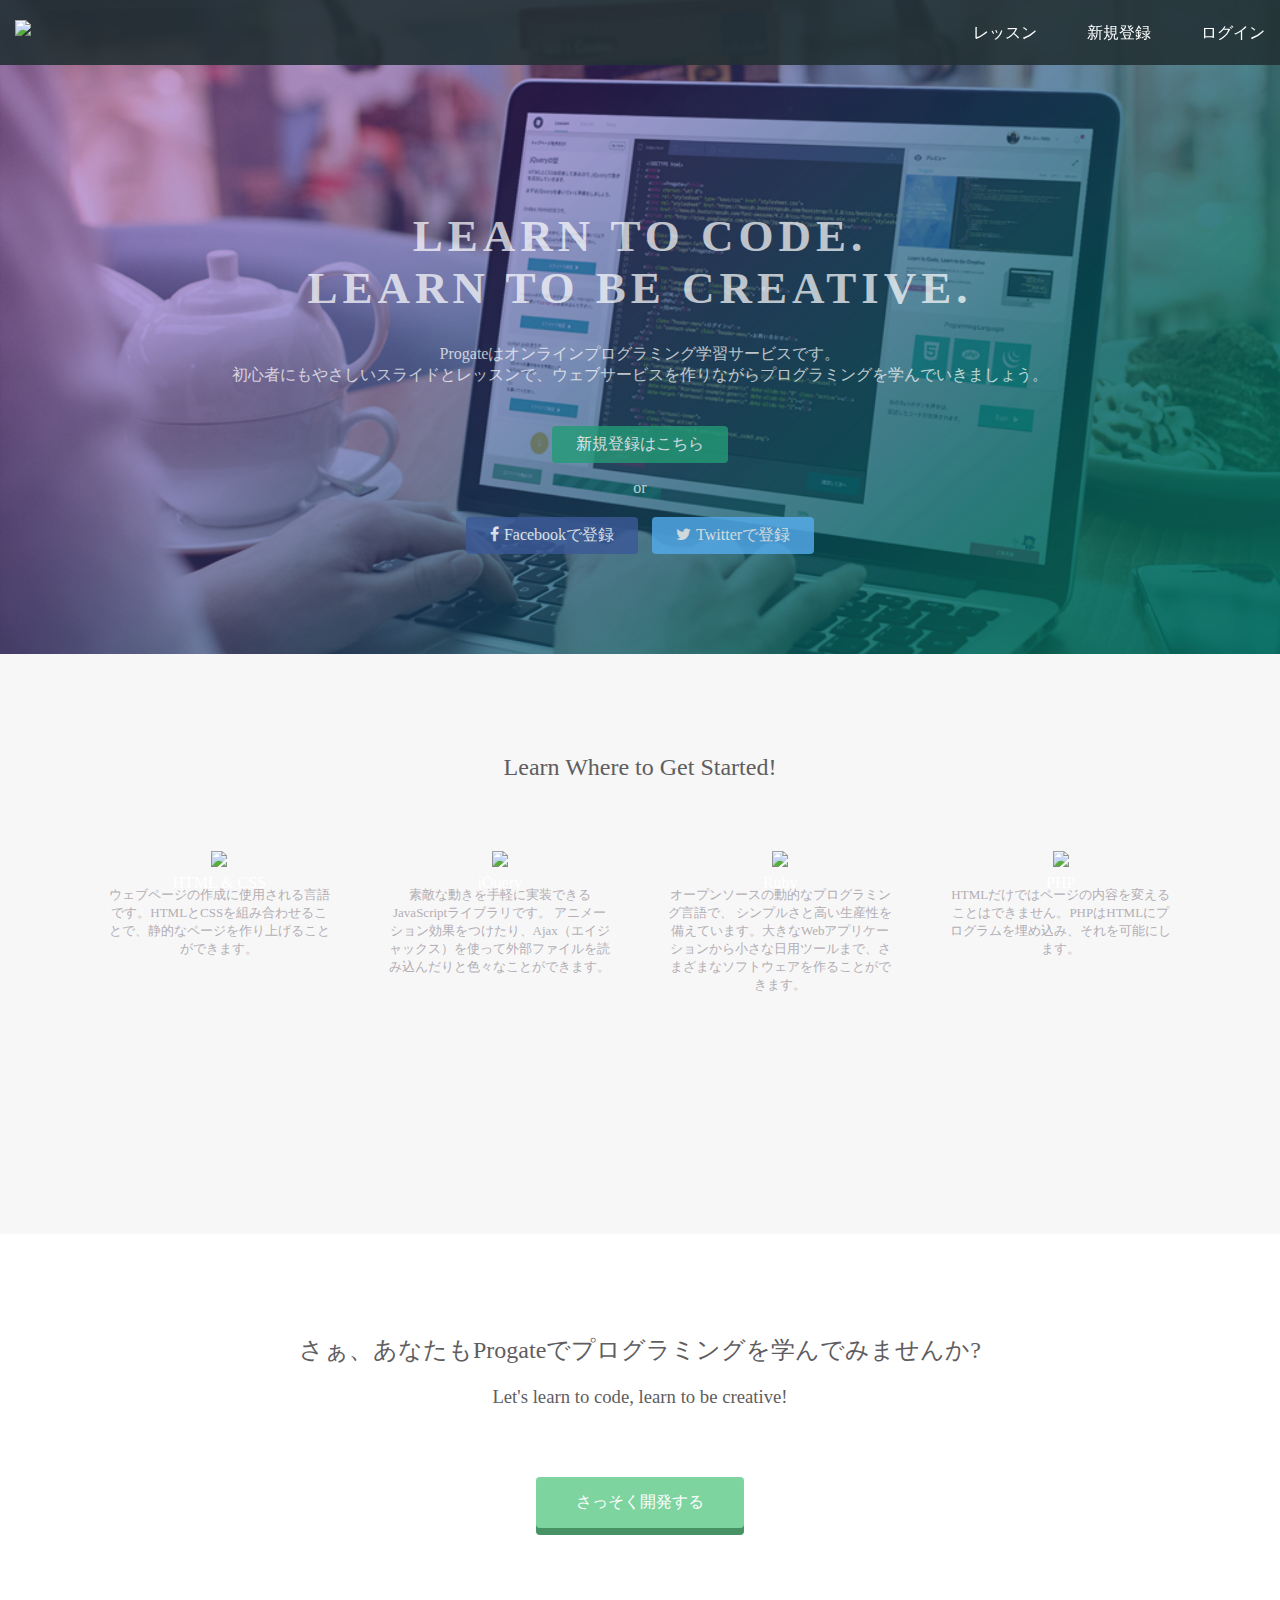
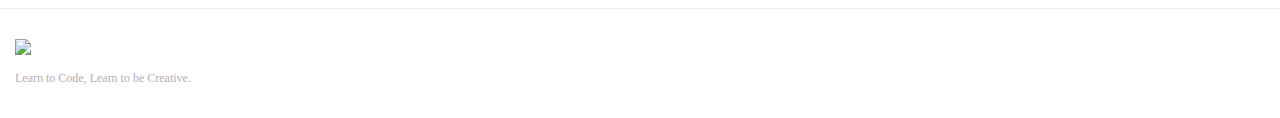
==== index.html @ 3f392882 "Update index.html" ====
<!DOCTYPE html>
<html>
<head>
  <meta charset="utf-8">
  <meta name="viewport" content="width=device-width, initial-scale=1.0">
  <title>Progate</title>
  <link href="https://maxcdn.bootstrapcdn.com/font-awesome/4.7.0/css/font-awesome.min.css" rel="stylesheet" integrity="sha384-wvfXpqpZZVQGK6TAh5PVlGOfQNHSoD2xbE+QkPxCAFlNEevoEH3Sl0sibVcOQVnN" crossorigin="anonymous">
  <link rel="stylesheet" type="text/css" href="stylesheet.css">
</head>
<body>
  <header>
    <div class="container">
      <div class="header-left">
        <img class="logo" src="https://prog-8.com/images/html/advanced/main_logo.png">
      </div>
      <span class="fa fa-bars menu-icon"></span>
      <div class="header-right">
        <a href="#">レッスン</a>
        <a href="#">新規登録</a>
        <a href="#" class="login">ログイン</a>
      </div>
    </div>
  </header>
  <div class="top-wrapper">
    <div class="container">
      <h1>LEARN TO CODE.<br>LEARN TO BE CREATIVE.</h1>
      <p>Progateはオンラインプログラミング学習サービスです。<br>初心者にもやさしいスライドとレッスンで、ウェブサービスを作りながらプログラミングを学んでいきましょう。</p>
      <div class="btn-wrapper">
        <a href="#" class="btn signup">新規登録はこちら</a>
        <p>or</p>
        <a href="#" class="btn facebook"><span class="fa fa-facebook"></span>Facebookで登録</a>
        <a href="#" class="btn twitter"><span class="fa fa-twitter"></span>Twitterで登録</a>
      </div>
    </div>
  </div>
  <div class="lesson-wrapper">
    <div class="container">
      <div class="heading">
        <h2>Learn Where to Get Started!</h2>
      </div>
      <div class="lessons">
        <div class="lesson">
          <div class="lesson-icon">
            <img src="https://prog-8.com/images/html/advanced/html.png">
            <p>HTML & CSS</p>
          </div>
          <p class="text-contents">ウェブページの作成に使用される言語です。HTMLとCSSを組み合わせることで、静的なページを作り上げることができます。</p>
        </div>
        <div class="lesson">
          <div class="lesson-icon">
            <img src="https://prog-8.com/images/html/advanced/jQuery.png">
            <p>jQuery</p>
          </div>
          <p class="text-contents">素敵な動きを手軽に実装できるJavaScriptライブラリです。 アニメーション効果をつけたり、Ajax（エイジャックス）を使って外部ファイルを読み込んだりと色々なことができます。</p>
        </div>
        <div class="lesson">
          <div class="lesson-icon">
            <img src="https://prog-8.com/images/html/advanced/ruby.png">
            <p>Ruby</p>
          </div>
          <p class="text-contents">オープンソースの動的なプログラミング言語で、 シンプルさと高い生産性を備えています。大きなWebアプリケーションから小さな日用ツールまで、さまざまなソフトウェアを作ることができます。</p>
        </div>
        <div class="lesson">
          <div class="lesson-icon">
            <img src="https://prog-8.com/images/html/advanced/php.png">
            <p>PHP</p>
          </div>
          <p class="text-contents">HTMLだけではページの内容を変えることはできません。PHPはHTMLにプログラムを埋め込み、それを可能にします。</p>
        </div>
      </div>
      <div class="clear"></div>
    </div>
  </div>
  <div class="message-wrapper">
    <div class="container">
      <div class="heading">
        <h2>さぁ、あなたもProgateでプログラミングを学んでみませんか?</h2>
        <h3>Let's learn to code, learn to be creative!</h3>
      </div>
      <span class="btn message">さっそく開発する</span>
    </div>
  </div>
  <footer>
    <div class="container">
      <img src="https://prog-8.com/images/html/advanced/footer_logo.png">
      <p>Learn to Code, Learn to be Creative.</p>
    </div>
  </footer>
</body>
</html>
---- stylesheet.css ----
* {
  box-sizing: border-box;
}

body {
  margin: 0;
  font-family: "Hiragino Kaku Gothic ProN";
}

a {
  text-decoration: none;
}

.container {
  width: 100%;
  padding: 0 15px;
  margin: 0 auto;
}

.top-wrapper {
  padding: 180px 0 100px 0;
  background-image: url(top.png);
  background-size: cover;
  color: white;
  text-align: center;
}

.top-wrapper h1 {
  opacity: 0.7;
  font-size: 45px;
  letter-spacing: 5px;
}

.top-wrapper p {
  opacity: 0.7;
  font-size: 16px;
  margin-bottom: 40px;
}

.btn-wrapper {
  text-align: center;
}

.btn-wrapper p {
  margin-bottom: 20px;
}

.signup {
  background-color: #239b76;
}

.facebook {
  background-color: #3b5998;
  margin-right: 10px;
}

.twitter {
  background-color: #55acee;
}

.btn {
  padding: 8px 24px;
  color: white;
  display: inline-block;
  opacity: 0.8;
  border-radius: 4px;
  text-align: center;
}

.btn:hover {
  opacity: 1;
}

.fa {
  margin-right: 5px;
}

header {
  height: 65px;
  width: 100%;
  background-color: rgba(34,49,52,0.9);
  position :fixed;
  top: 0;
  z-index: 10;
}

.logo {
  width: 124px;
  margin-top: 20px;
}

.header-left {
  float: left;
}

.header-right {
  float: right;
  margin-right: -25px;
}

.header-right a {
  line-height: 65px;
  padding: 0 25px;
  color: white;
  display: block;
  float: left;
  transition: all 0.5s;
}

.header-right a:hover {
  background-color: rgba(255,255,255,0.3);
}

.lesson-wrapper {
  height: 580px;
  padding-bottom: 80px;
  padding-left: 5%;
  padding-right: 5%;
  background-color: #f7f7f7;
  text-align: center;
}

.heading {
  padding-top: 80px;
  padding-bottom: 50px;
  color: #5f5d60;
}

.heading h2 {
  font-weight: normal;
}

.lesson {
  float: left;
  width: 25%;
}

.lesson-icon {
  position: relative;
}

.lesson-icon p {
  position: absolute;
  top: 37%;
  width: 100%;
  color: white;
}

.text-contents {
  width: 80%;
  display: inline-block;
  margin-top: 15px;
  font-size: 13px;
  color: #b3aeb5;
}

.heading h3 {
  font-weight: normal;
}

.message-wrapper {
  border-bottom: 1px solid #eee;
  padding-bottom: 80px;
  text-align: center;
}

.message {
  padding: 15px 40px;
  background-color: #5dca88;
  cursor: pointer;
  box-shadow: 0px 7px #1a7940;
}

.message:active {
  position: relative;
  top: 7px;
  box-shadow: none;
}

footer img {
  width: 125px;
}

footer p {
  color: #b3aeb5;
  font-size: 12px;
}

footer {
  padding-top: 30px;
  padding-bottom: 20px;
}

.menu-icon {
  color: white;
  float: right;
  font-size: 25px;
  padding: 21px 0;
  display: none;
}

.clear {
  clear: left;
}

@media all and (max-width: 1000px) {
  .lesson {
    width: 50%;
    margin-bottom: 50px;
  }

  .lesson-wrapper {
    height: 990px;
  }

  footer {
    text-align: center;
  }
}

@media all and (max-width: 750px) {
  .top-wrapper h1 {
    font-size: 32px;
  }

  .heading h2 {
    font-size: 20px;
  }
}

@media all and (max-width: 670px) {
  .header-right {
    display: none;
  }

  .menu-icon {
    display: block;
  }

  .top-wrapper .btn {
    width: 100%;
  }

  .twitter {
    margin-top: 10px;
  }

  .top-wrapper {
    text-align: left;
  }

  .top-wrapper h1 {
    font-size: 24px;
  }

  .top-wrapper p {
    font-size: 14px;
  }

  .lesson {
    width: 100%;
  }

  .lesson-wrapper {
    height: 1700px;
  }

  .message-wrapper .btn {
    width: 100%;
  }
}
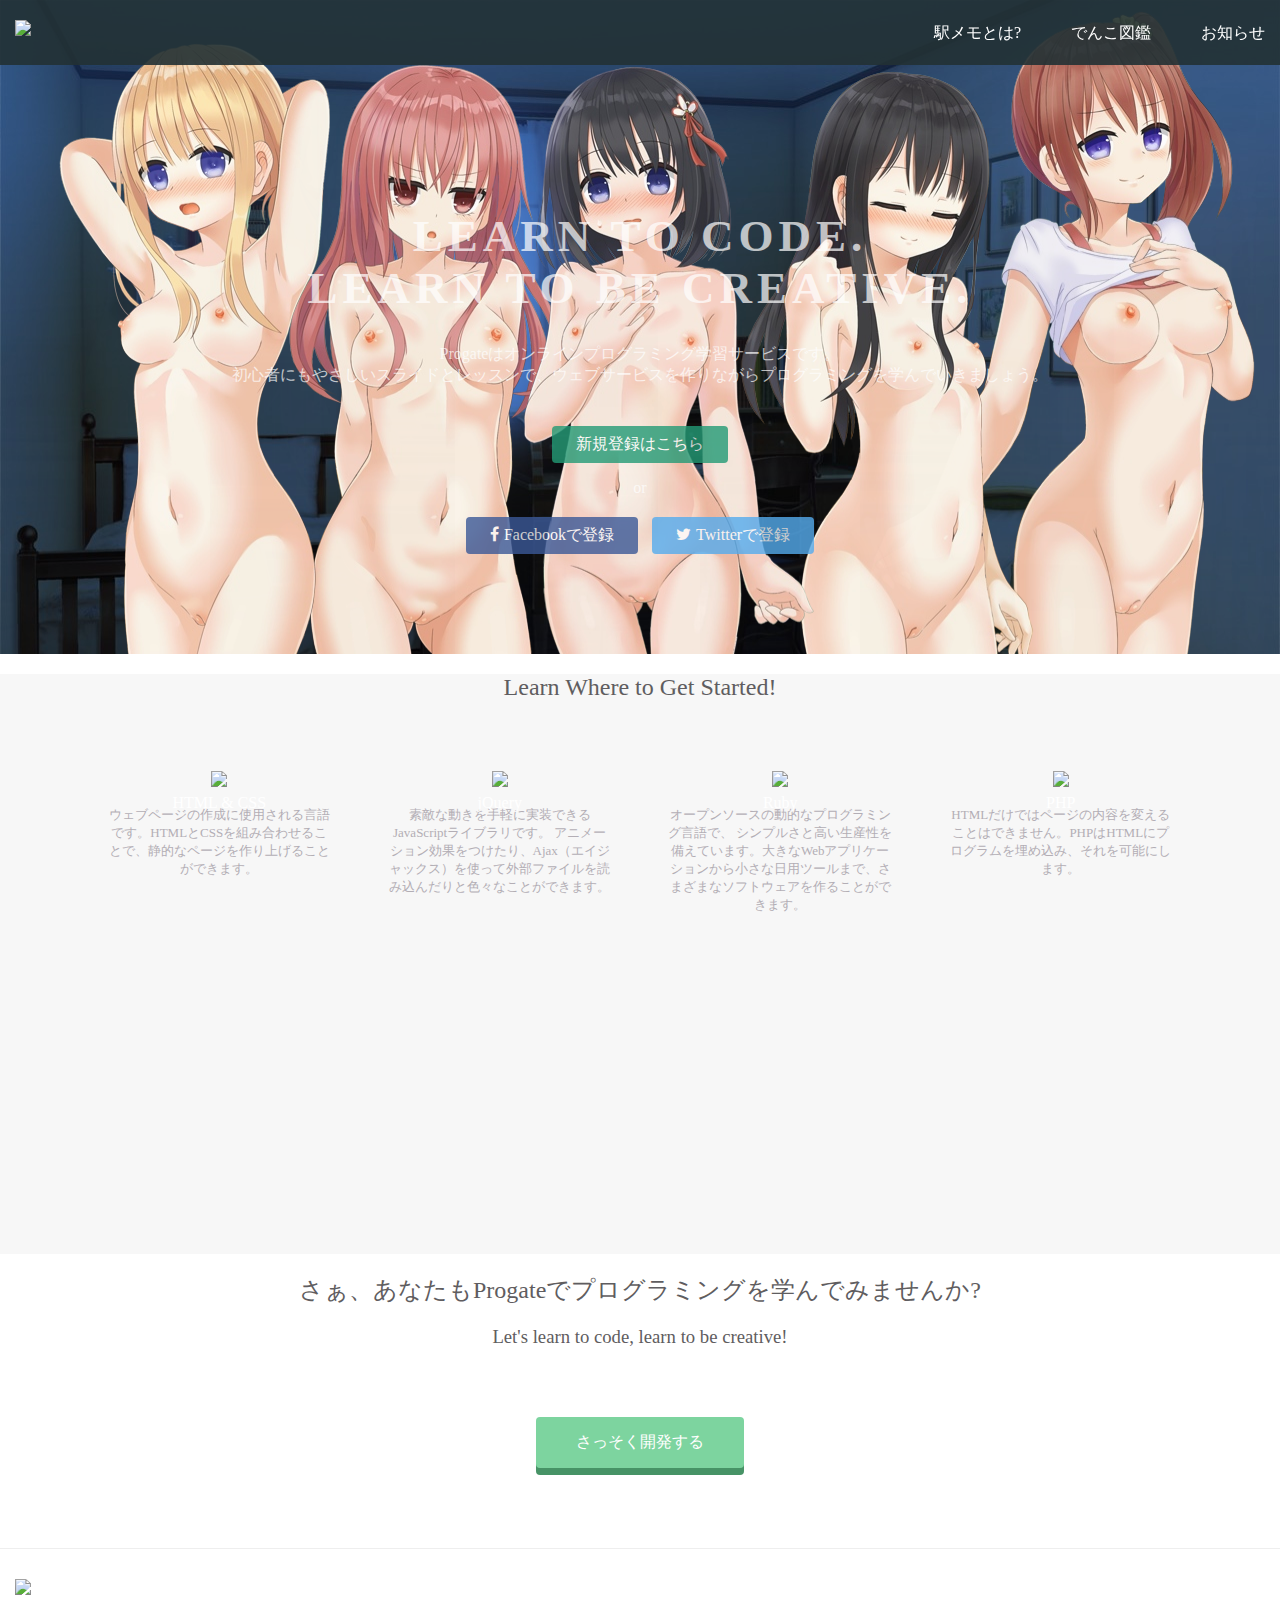
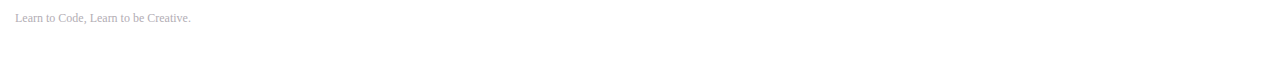
==== commit 1ff2a2b1: "Create index.html" ====
--- a/index.html
+++ b/index.html
@@ -3,7 +3,7 @@
 <head>
   <meta charset="utf-8">
   <meta name="viewport" content="width=device-width, initial-scale=1.0">
-  <title>Progate</title>
+  <title>週末駅集め</title>
   <link href="https://maxcdn.bootstrapcdn.com/font-awesome/4.7.0/css/font-awesome.min.css" rel="stylesheet" integrity="sha384-wvfXpqpZZVQGK6TAh5PVlGOfQNHSoD2xbE+QkPxCAFlNEevoEH3Sl0sibVcOQVnN" crossorigin="anonymous">
   <link rel="stylesheet" type="text/css" href="stylesheet.css">
 </head>
@@ -15,9 +15,9 @@
       </div>
       <span class="fa fa-bars menu-icon"></span>
       <div class="header-right">
-        <a href="#">レッスン</a>
-        <a href="#">新規登録</a>
-        <a href="#" class="login">ログイン</a>
+        <a href="#">駅メモとは?</a>
+        <a href="#">でんこ図鑑</a>
+        <a href="#" class="login">お知らせ</a>
       </div>
     </div>
   </header>
--- a/stylesheet.css
+++ b/stylesheet.css
@@ -19,7 +19,7 @@
 
 .top-wrapper {
   padding: 180px 0 100px 0;
-  background-image: url(top.png);
+  background-image: url(無題4.png);
   background-size: cover;
   color: white;
   text-align: center;
@@ -121,7 +121,7 @@
 }
 
 .heading {
-  padding-top: 80px;
+  padding-: 80px;
   padding-bottom: 50px;
   color: #5f5d60;
 }
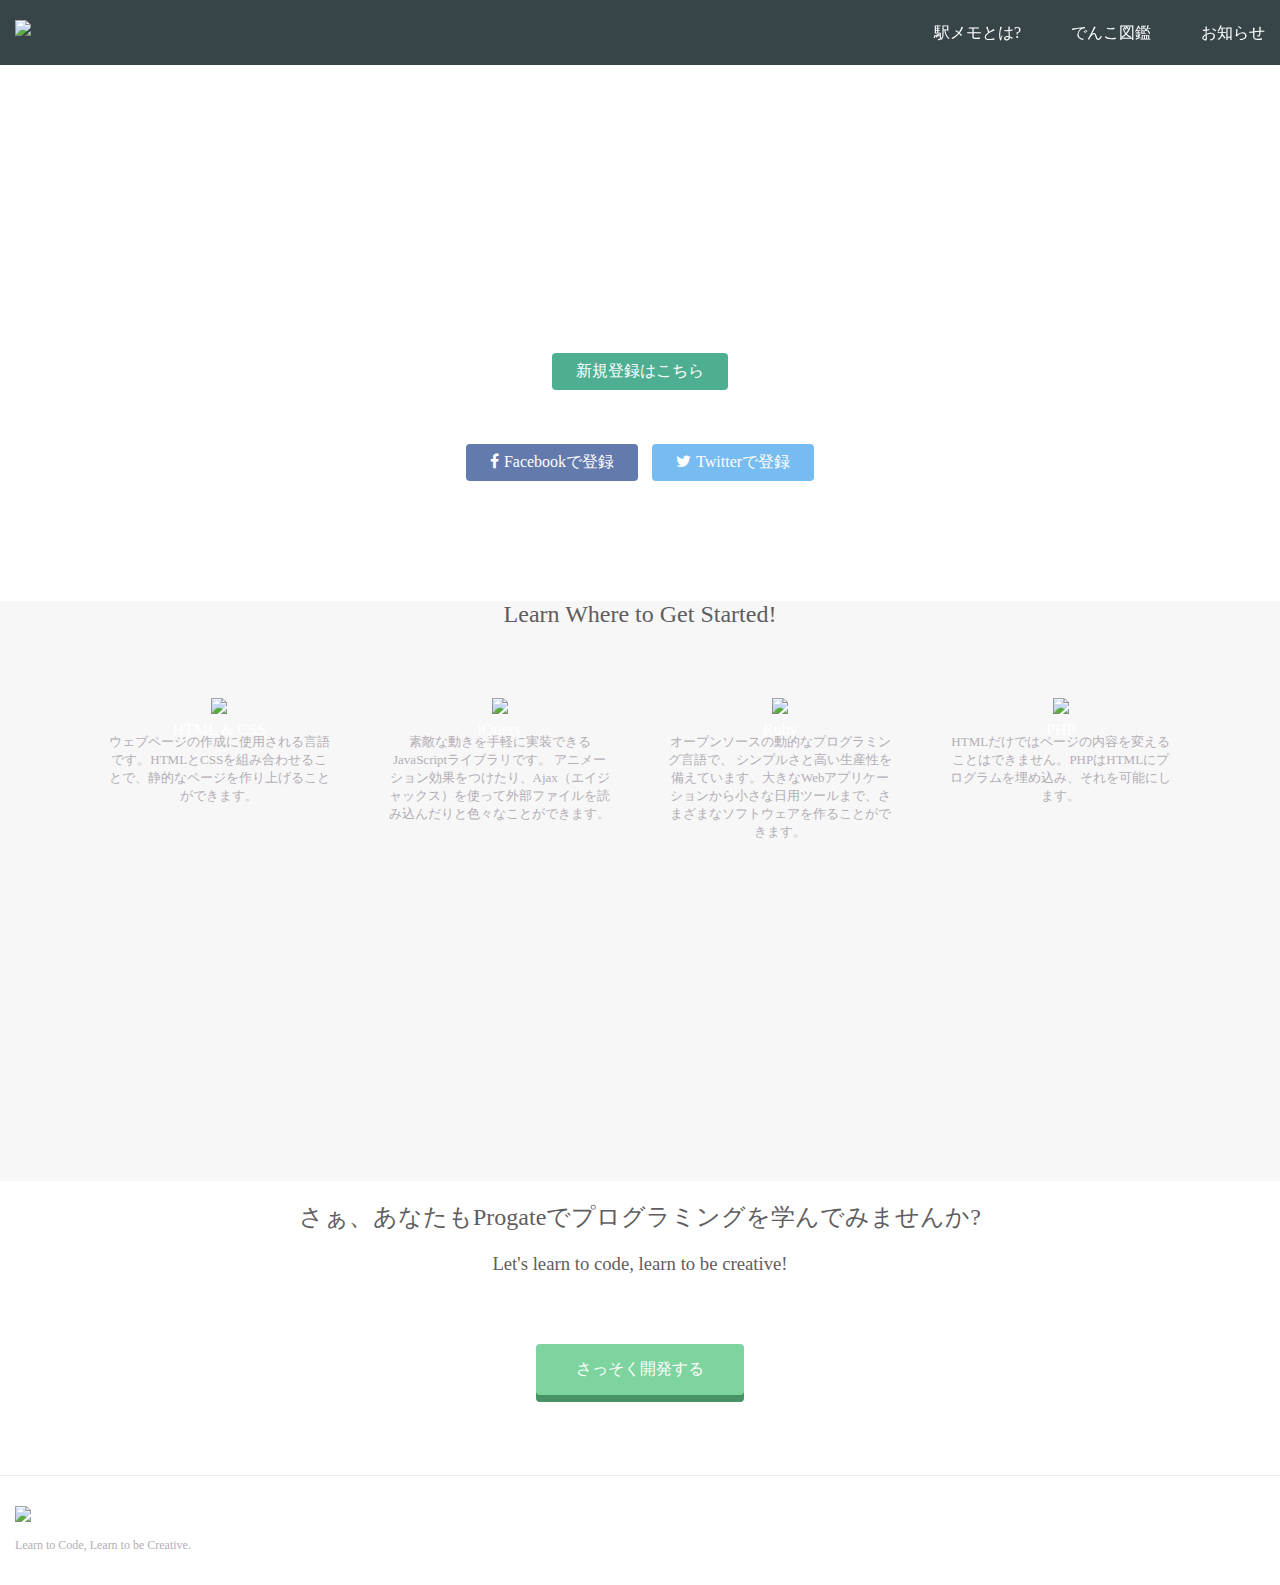
==== commit 19ecd6f5: "Update index.html" ====
--- a/index.html
+++ b/index.html
@@ -3,7 +3,7 @@
 <head>
   <meta charset="utf-8">
   <meta name="viewport" content="width=device-width, initial-scale=1.0">
-  <title>週末駅集め</title>
+  <title>駅メモのすゝめ</title>
   <link href="https://maxcdn.bootstrapcdn.com/font-awesome/4.7.0/css/font-awesome.min.css" rel="stylesheet" integrity="sha384-wvfXpqpZZVQGK6TAh5PVlGOfQNHSoD2xbE+QkPxCAFlNEevoEH3Sl0sibVcOQVnN" crossorigin="anonymous">
   <link rel="stylesheet" type="text/css" href="stylesheet.css">
 </head>
@@ -23,8 +23,8 @@
   </header>
   <div class="top-wrapper">
     <div class="container">
-      <h1>LEARN TO CODE.<br>LEARN TO BE CREATIVE.</h1>
-      <p>Progateはオンラインプログラミング学習サービスです。<br>初心者にもやさしいスライドとレッスンで、ウェブサービスを作りながらプログラミングを学んでいきましょう。</p>
+      <h1>Have a nice holiday!</h1>
+      <p>可愛いでんこと一緒に旅に出よう!</p>
       <div class="btn-wrapper">
         <a href="#" class="btn signup">新規登録はこちら</a>
         <p>or</p>
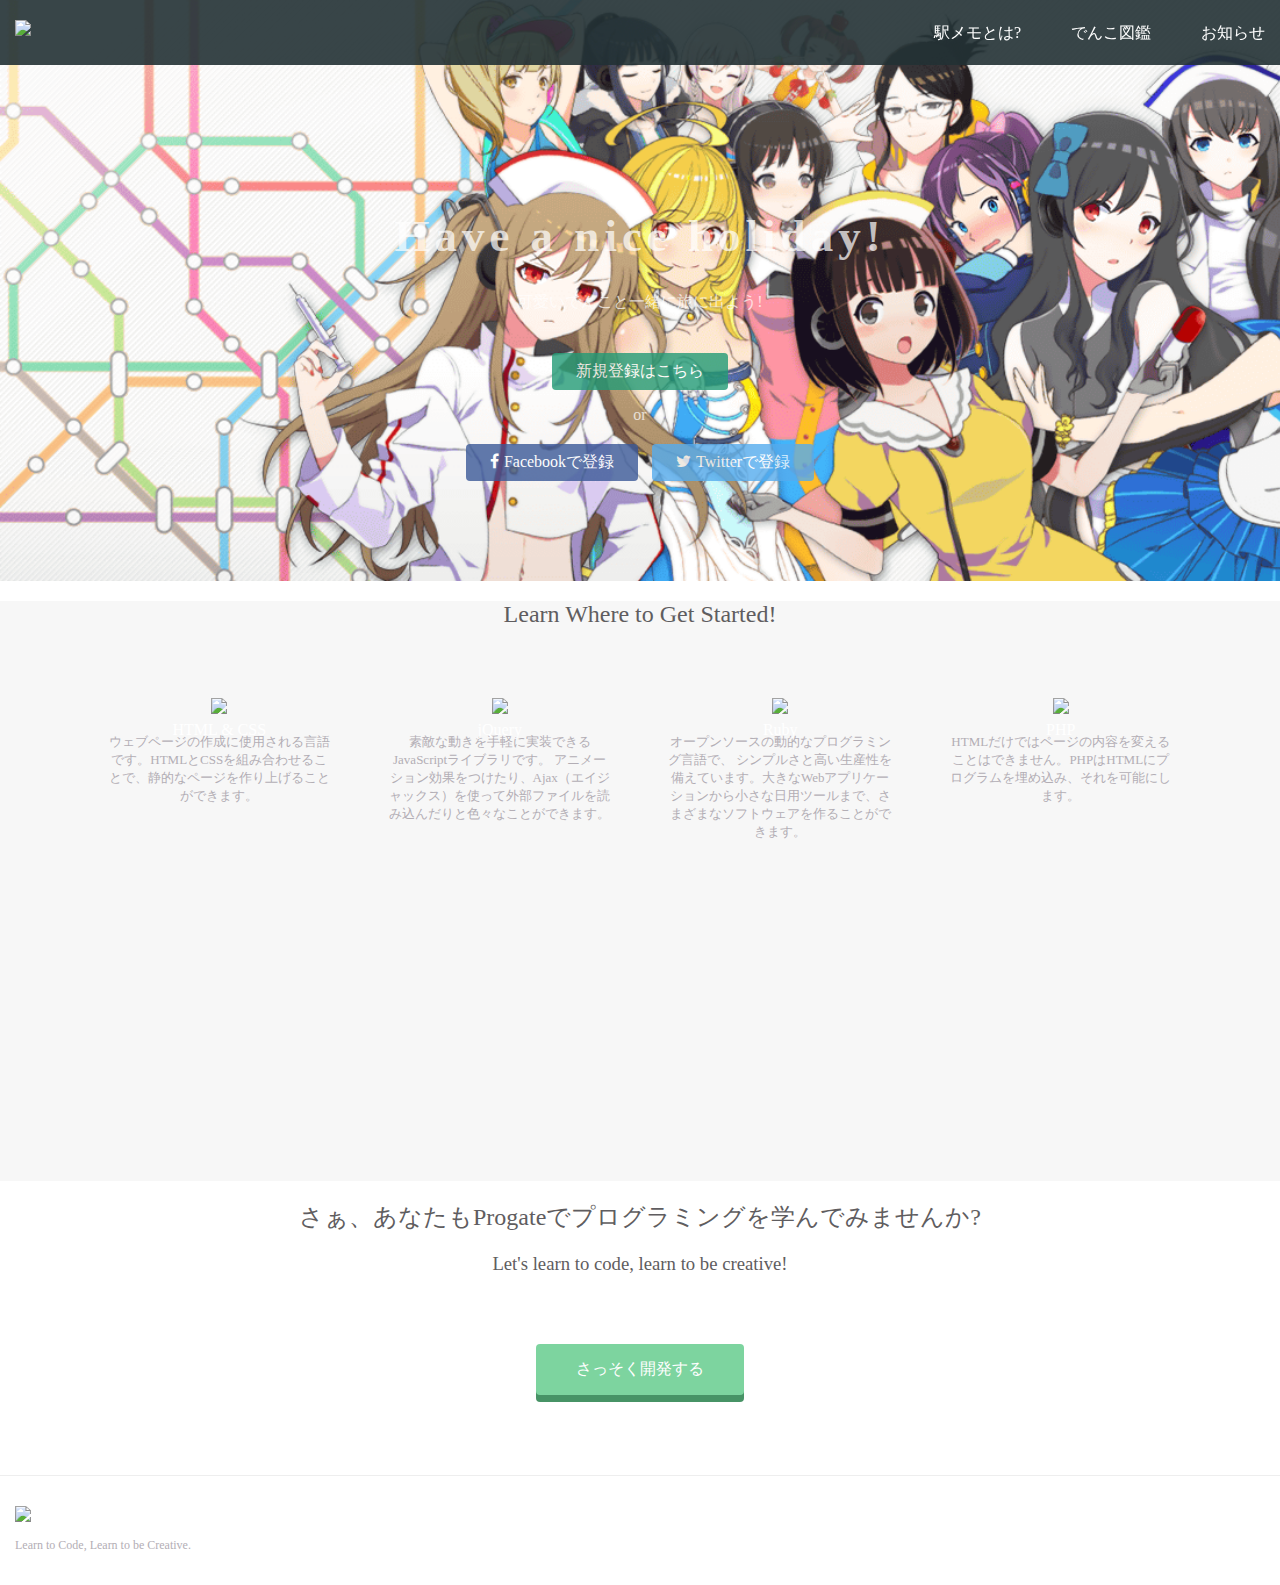
==== commit bec9480c: "Update index.html" ====
--- a/index.html
+++ b/index.html
@@ -15,7 +15,7 @@
       </div>
       <span class="fa fa-bars menu-icon"></span>
       <div class="header-right">
-        <a href="#">駅メモとは?</a>
+        <a href="https://github.com/ForestEast/ForestEast.github.io/blob/master/ekimemo_syokai.html">駅メモとは?</a>
         <a href="#">でんこ図鑑</a>
         <a href="#" class="login">お知らせ</a>
       </div>
--- a/stylesheet.css
+++ b/stylesheet.css
@@ -19,7 +19,7 @@
 
 .top-wrapper {
   padding: 180px 0 100px 0;
-  background-image: url(無題4.png);
+  background-image: url(backscreen.png);
   background-size: cover;
   color: white;
   text-align: center;
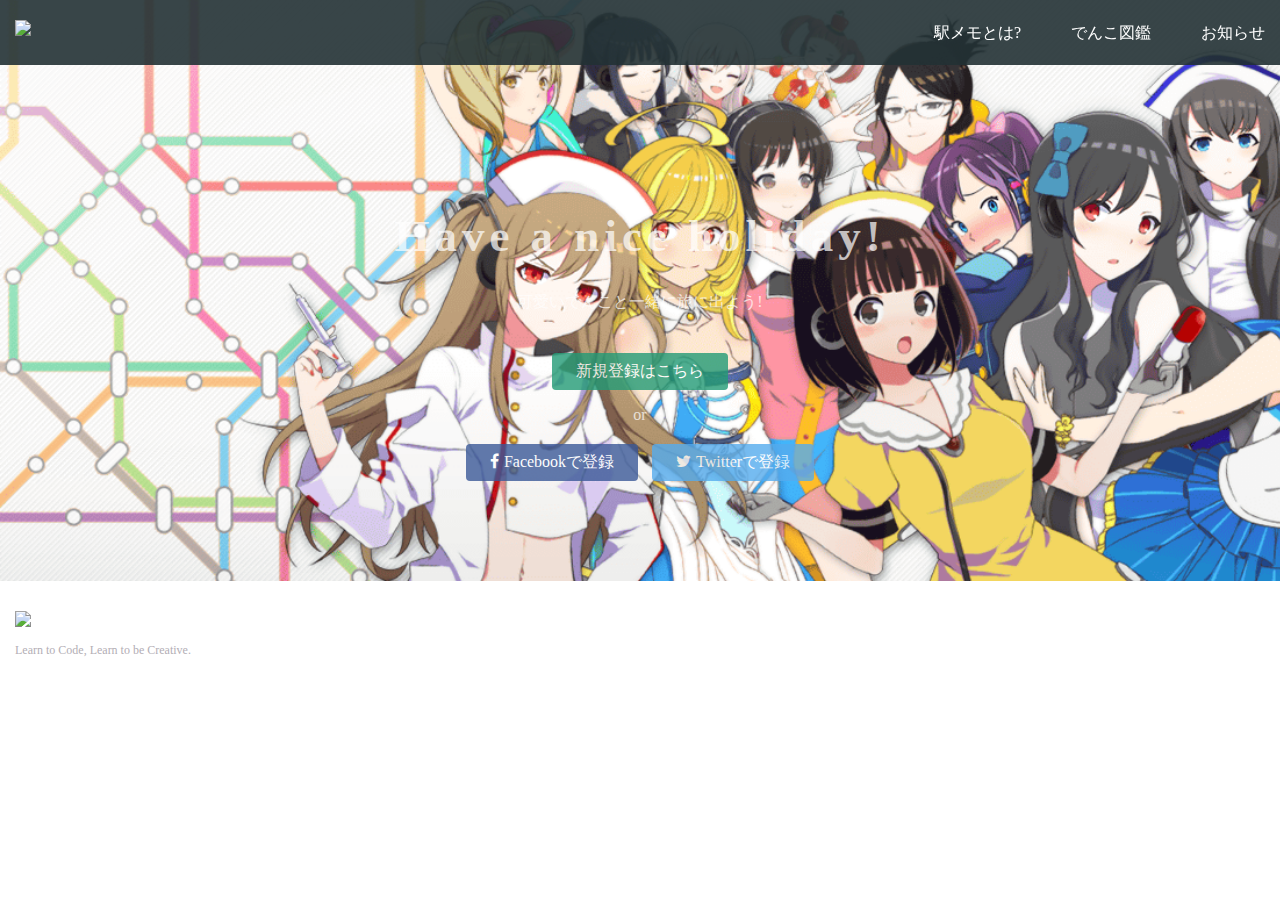
==== commit 8f0957c2: "Update index.html" ====
--- a/index.html
+++ b/index.html
@@ -15,7 +15,7 @@
       </div>
       <span class="fa fa-bars menu-icon"></span>
       <div class="header-right">
-        <a href="https://github.com/ForestEast/ForestEast.github.io/blob/master/ekimemo_syokai.html">駅メモとは?</a>
+        <a href="https://foresteast.github.io/ekimemo_syokai.html">駅メモとは?</a>
         <a href="#">でんこ図鑑</a>
         <a href="#" class="login">お知らせ</a>
       </div>
@@ -33,53 +33,6 @@
       </div>
     </div>
   </div>
-  <div class="lesson-wrapper">
-    <div class="container">
-      <div class="heading">
-        <h2>Learn Where to Get Started!</h2>
-      </div>
-      <div class="lessons">
-        <div class="lesson">
-          <div class="lesson-icon">
-            <img src="https://prog-8.com/images/html/advanced/html.png">
-            <p>HTML & CSS</p>
-          </div>
-          <p class="text-contents">ウェブページの作成に使用される言語です。HTMLとCSSを組み合わせることで、静的なページを作り上げることができます。</p>
-        </div>
-        <div class="lesson">
-          <div class="lesson-icon">
-            <img src="https://prog-8.com/images/html/advanced/jQuery.png">
-            <p>jQuery</p>
-          </div>
-          <p class="text-contents">素敵な動きを手軽に実装できるJavaScriptライブラリです。 アニメーション効果をつけたり、Ajax（エイジャックス）を使って外部ファイルを読み込んだりと色々なことができます。</p>
-        </div>
-        <div class="lesson">
-          <div class="lesson-icon">
-            <img src="https://prog-8.com/images/html/advanced/ruby.png">
-            <p>Ruby</p>
-          </div>
-          <p class="text-contents">オープンソースの動的なプログラミング言語で、 シンプルさと高い生産性を備えています。大きなWebアプリケーションから小さな日用ツールまで、さまざまなソフトウェアを作ることができます。</p>
-        </div>
-        <div class="lesson">
-          <div class="lesson-icon">
-            <img src="https://prog-8.com/images/html/advanced/php.png">
-            <p>PHP</p>
-          </div>
-          <p class="text-contents">HTMLだけではページの内容を変えることはできません。PHPはHTMLにプログラムを埋め込み、それを可能にします。</p>
-        </div>
-      </div>
-      <div class="clear"></div>
-    </div>
-  </div>
-  <div class="message-wrapper">
-    <div class="container">
-      <div class="heading">
-        <h2>さぁ、あなたもProgateでプログラミングを学んでみませんか?</h2>
-        <h3>Let's learn to code, learn to be creative!</h3>
-      </div>
-      <span class="btn message">さっそく開発する</span>
-    </div>
-  </div>
   <footer>
     <div class="container">
       <img src="https://prog-8.com/images/html/advanced/footer_logo.png">
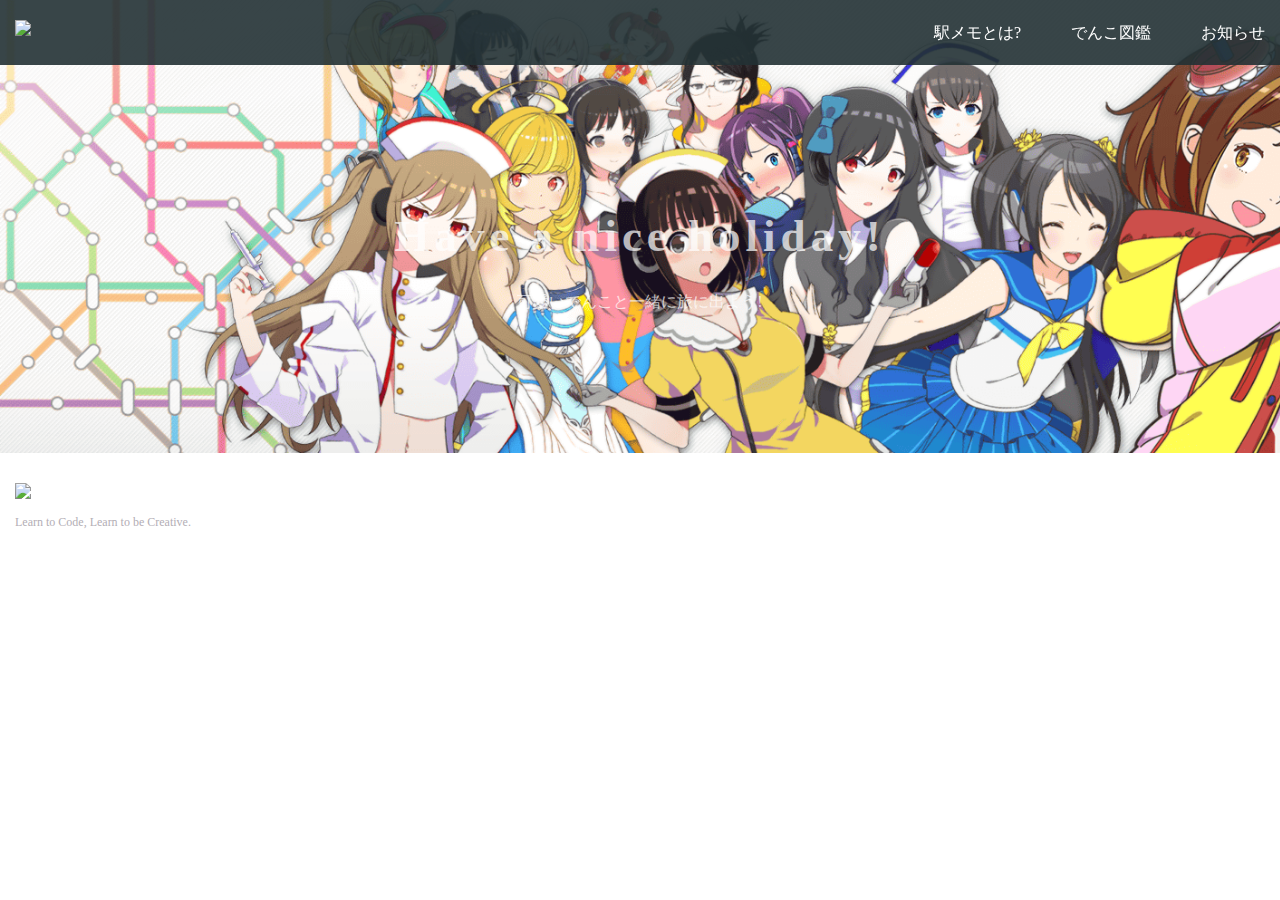
==== commit d592a26d: "Update index.html" ====
--- a/index.html
+++ b/index.html
@@ -25,12 +25,6 @@
     <div class="container">
       <h1>Have a nice holiday!</h1>
       <p>可愛いでんこと一緒に旅に出よう!</p>
-      <div class="btn-wrapper">
-        <a href="#" class="btn signup">新規登録はこちら</a>
-        <p>or</p>
-        <a href="#" class="btn facebook"><span class="fa fa-facebook"></span>Facebookで登録</a>
-        <a href="#" class="btn twitter"><span class="fa fa-twitter"></span>Twitterで登録</a>
-      </div>
     </div>
   </div>
   <footer>
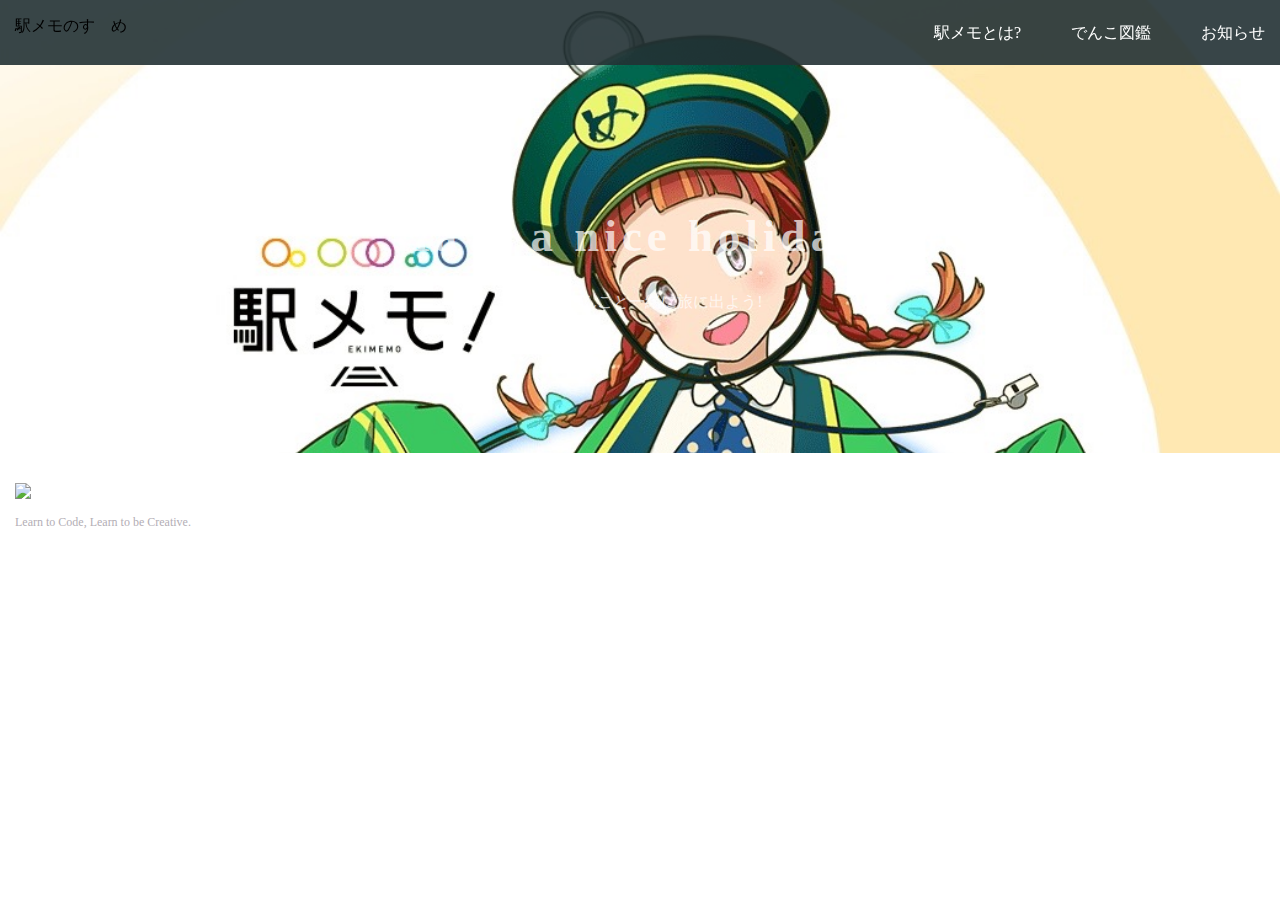
==== commit 6d4009d9: "Update index.html" ====
--- a/index.html
+++ b/index.html
@@ -11,7 +11,7 @@
   <header>
     <div class="container">
       <div class="header-left">
-        <img class="logo" src="https://prog-8.com/images/html/advanced/main_logo.png">
+        <p>駅メモのすゝめ</p>
       </div>
       <span class="fa fa-bars menu-icon"></span>
       <div class="header-right">
--- a/stylesheet.css
+++ b/stylesheet.css
@@ -19,7 +19,7 @@
 
 .top-wrapper {
   padding: 180px 0 100px 0;
-  background-image: url(backscreen.png);
+  background-image: url(ekimemo-24.jpg);
   background-size: cover;
   color: white;
   text-align: center;
